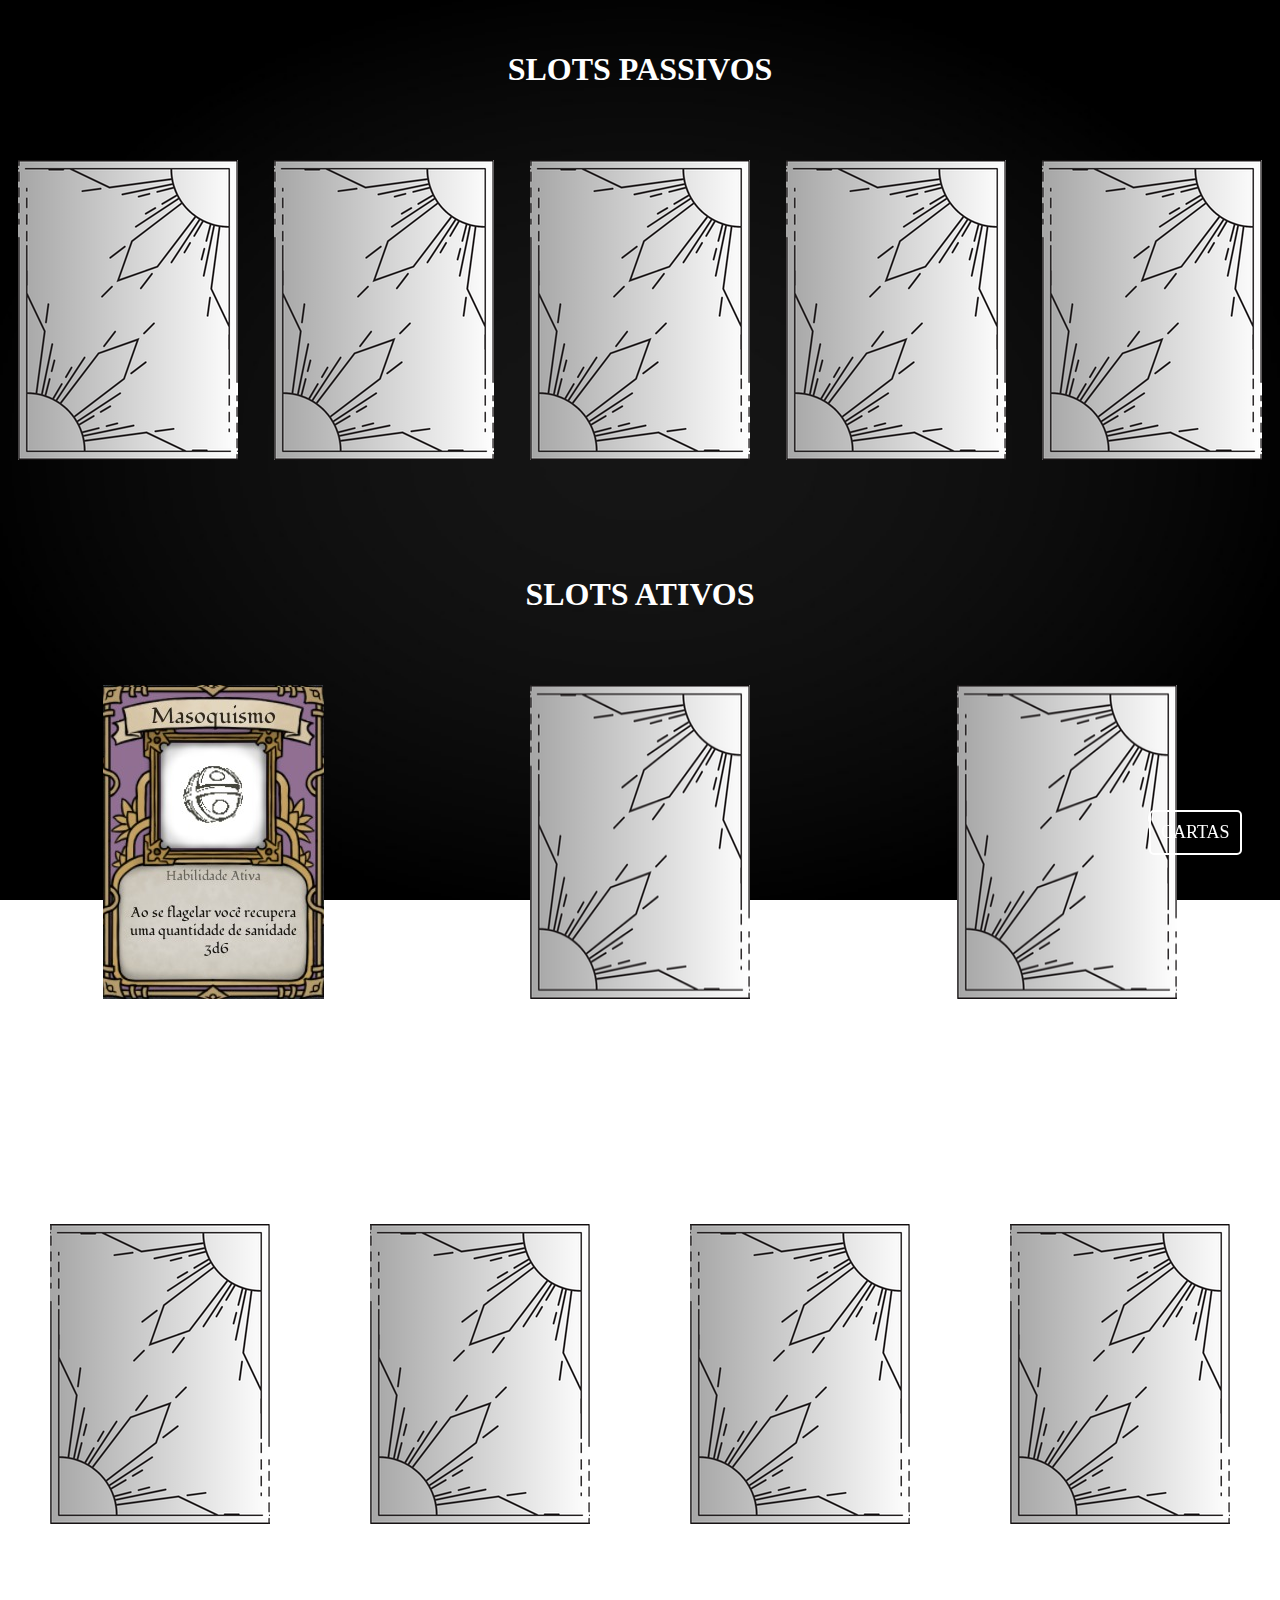
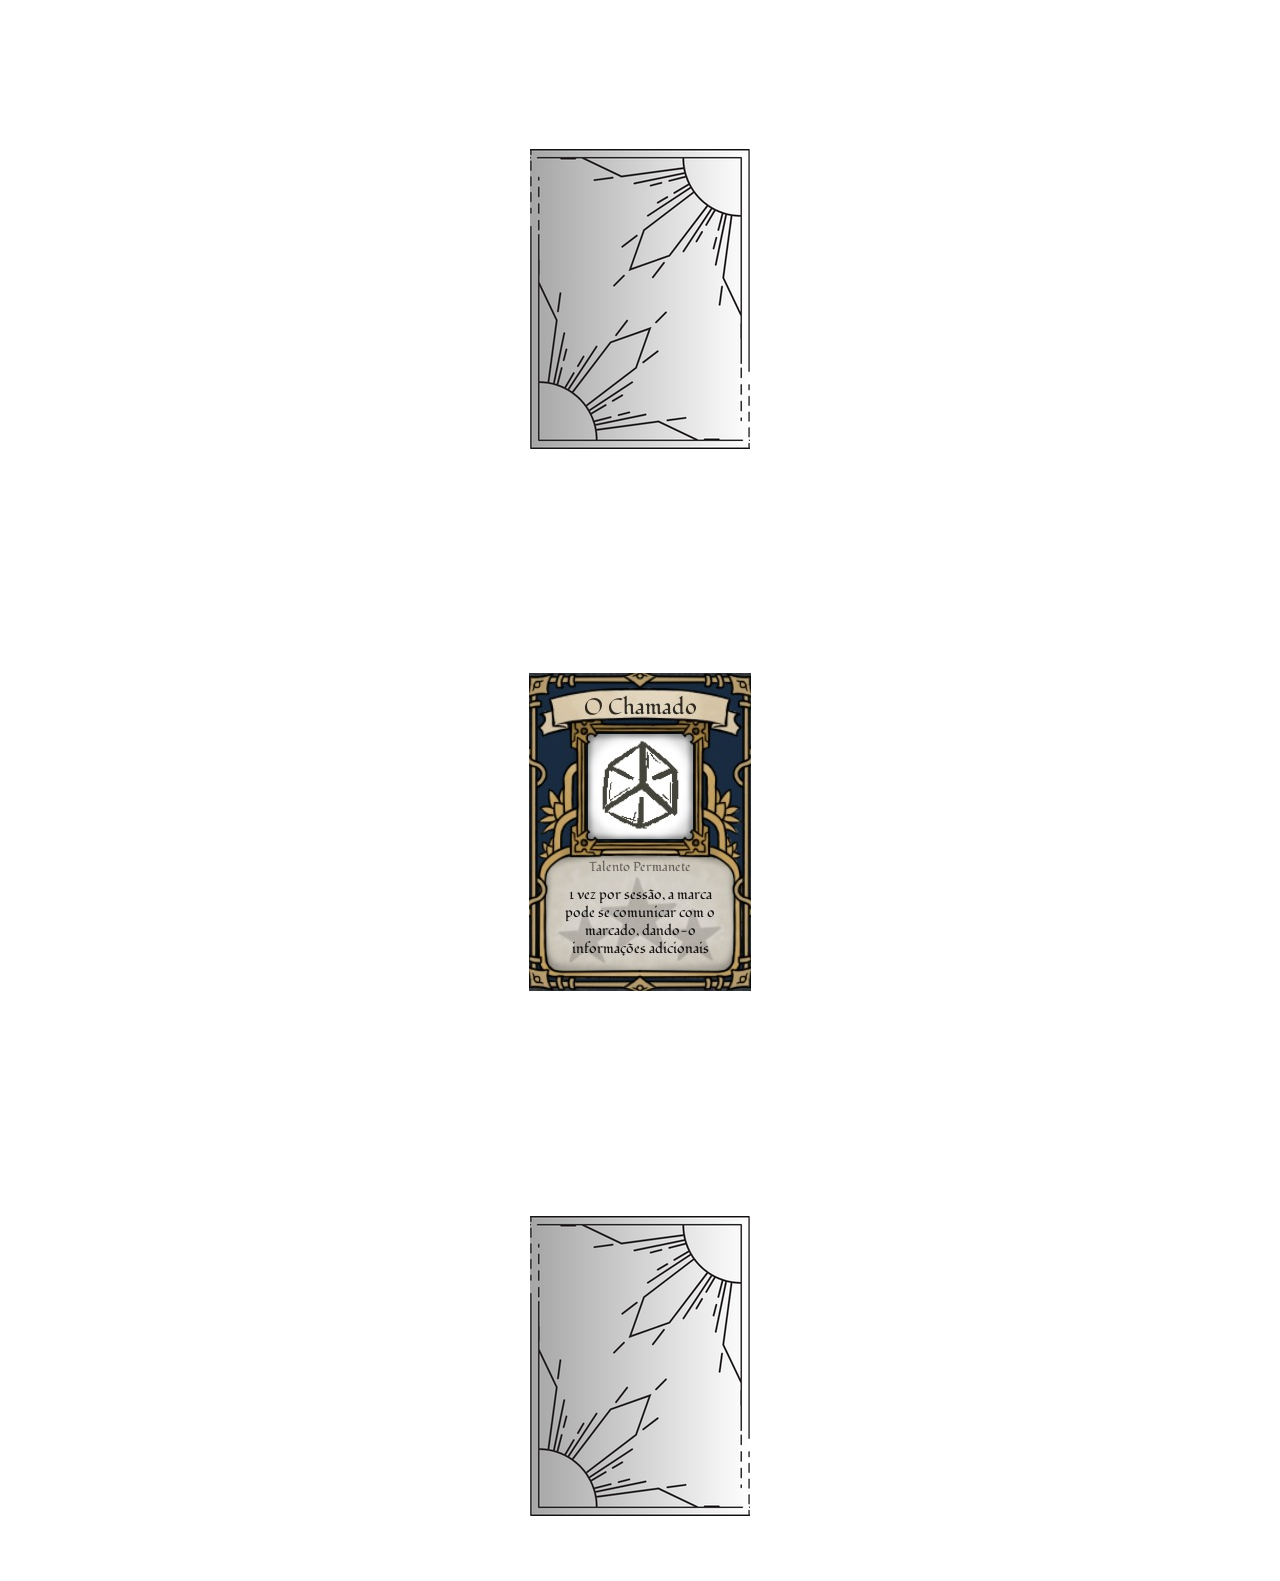
==== dis.html @ 0ff84e12 "A" ====
<!DOCTYPE html>
    <head>
        <meta charset="utf-8">
        <meta http-equiv="X-UA-Compatible" content="IE=edge">
        <title></title>
        <meta name="description" content="">
        <meta name="viewport" content="width=device-width, initial-scale=1">
        <link rel="stylesheet" href="init.css">
    </head>
    <body>
        <footer>
            <a class="card-distribuition" href="index.html">CARTAS</a>
        </footer>
        <div class="tittles">
            <h1>SLOTS PASSIVOS</h1>
        </div>

        <div class="image-container">
            <img src="SITE ELEMENTS/EmptySlot.png" alt="placeholder">
            <img src="SITE ELEMENTS/EmptySlot.png" alt="placeholder">
            <img src="SITE ELEMENTS/EmptySlot.png" alt="placeholder">
            <img src="SITE ELEMENTS/EmptySlot.png" alt="placeholder">
            <img src="SITE ELEMENTS/EmptySlot.png" alt="placeholder">
        </div>
        <div class="tittles">
            <h1>SLOTS ATIVOS</h1>
        </div>

        <div class="image-container">
            <img src="CARTAS-HENRI/2.png" class="com" alt="Image 2">
            <img src="SITE ELEMENTS/EmptySlot.png" alt="placeholder">
            <img src="SITE ELEMENTS/EmptySlot.png" alt="placeholder">
        </div>
        <div class="tittles">
            <h1>SLOTS INVESTIGATIVOS</h1>
        </div>

        <div class="image-container">
            <img src="SITE ELEMENTS/EmptySlot.png" alt="placeholder">
            <img src="SITE ELEMENTS/EmptySlot.png" alt="placeholder">
            <img src="SITE ELEMENTS/EmptySlot.png" alt="placeholder">
            <img src="SITE ELEMENTS/EmptySlot.png" alt="placeholder">
        </div>
        <div class="tittles">
            <h1>SLOT ESPECIAL</h1>
        </div>

        <div class="image-container">
            <img src="SITE ELEMENTS/EmptySlot.png" alt="placeholder">
        </div>
        <div class="tittles">
        <h1>CARTAS ELO</h1>
        </div>

        <div class="image-container">
        <img src="CARTAS-HENRI/1.png" class="com" alt="Image 1">
        </div>
        <div class="tittles">
        <h1>CARTAS AMÁLGAMAS</h1>
        </div>

        <div class="image-container">
        <img src="SITE ELEMENTS/EmptySlot.png" alt="placeholder">
        </div>
    </body>
</html>
---- init.css ----
.image-container {
    display: flex;
    justify-content: space-around; 
    flex-wrap: wrap;
    overflow: hidden;
    margin-bottom: 15px;
    padding-top: 40px;
    padding-bottom: 40px;
  }

  .image-container img {
    max-width: 100%; 
    height: auto; 
    transition: transform 0.3s ease-in-out;
    margin-bottom: 10px; 
  }
  body {
    margin: 0;
    padding: 0;
    background-image: url('SITE ELEMENTS/BG.jpg');
    background-size: 100% 100%;
    background-attachment: fixed;
  }
  .tittles {
    justify-content: space-around;
    display: flex;
    height: auto;
    margin-bottom: 10px;
    color: white;
    padding-top: 30px;
  }
  .full-screen-image {
    width: 100%;
    height: 100%;
    object-fit: cover; 
    transition: transform 0.5s ease-in-out;
  }
  .com {
    transition: transform 0.5s ease-in-out;
  }
  .image-container .com:hover {
    transform: scale(1.2); /* Scalar menos ou mais */
  }
  .card-distribuition {
    display: inline-block;
    padding: 10px;
    border: 2px solid rgb(255, 255, 255);
    border-radius: 5px;
    font-size: 18px;
    text-decoration: none;
    color: rgb(255, 255, 255);
    transition: transform 0.5s ease-in-out;
    position: fixed;
    bottom: 5%;
    right: 3%;
    z-index:2;
  }

  .card-distribuition:hover {
    color:black;
    background-color:white;
    border: 2px solid white;
    transform: scale(1.2);
  }
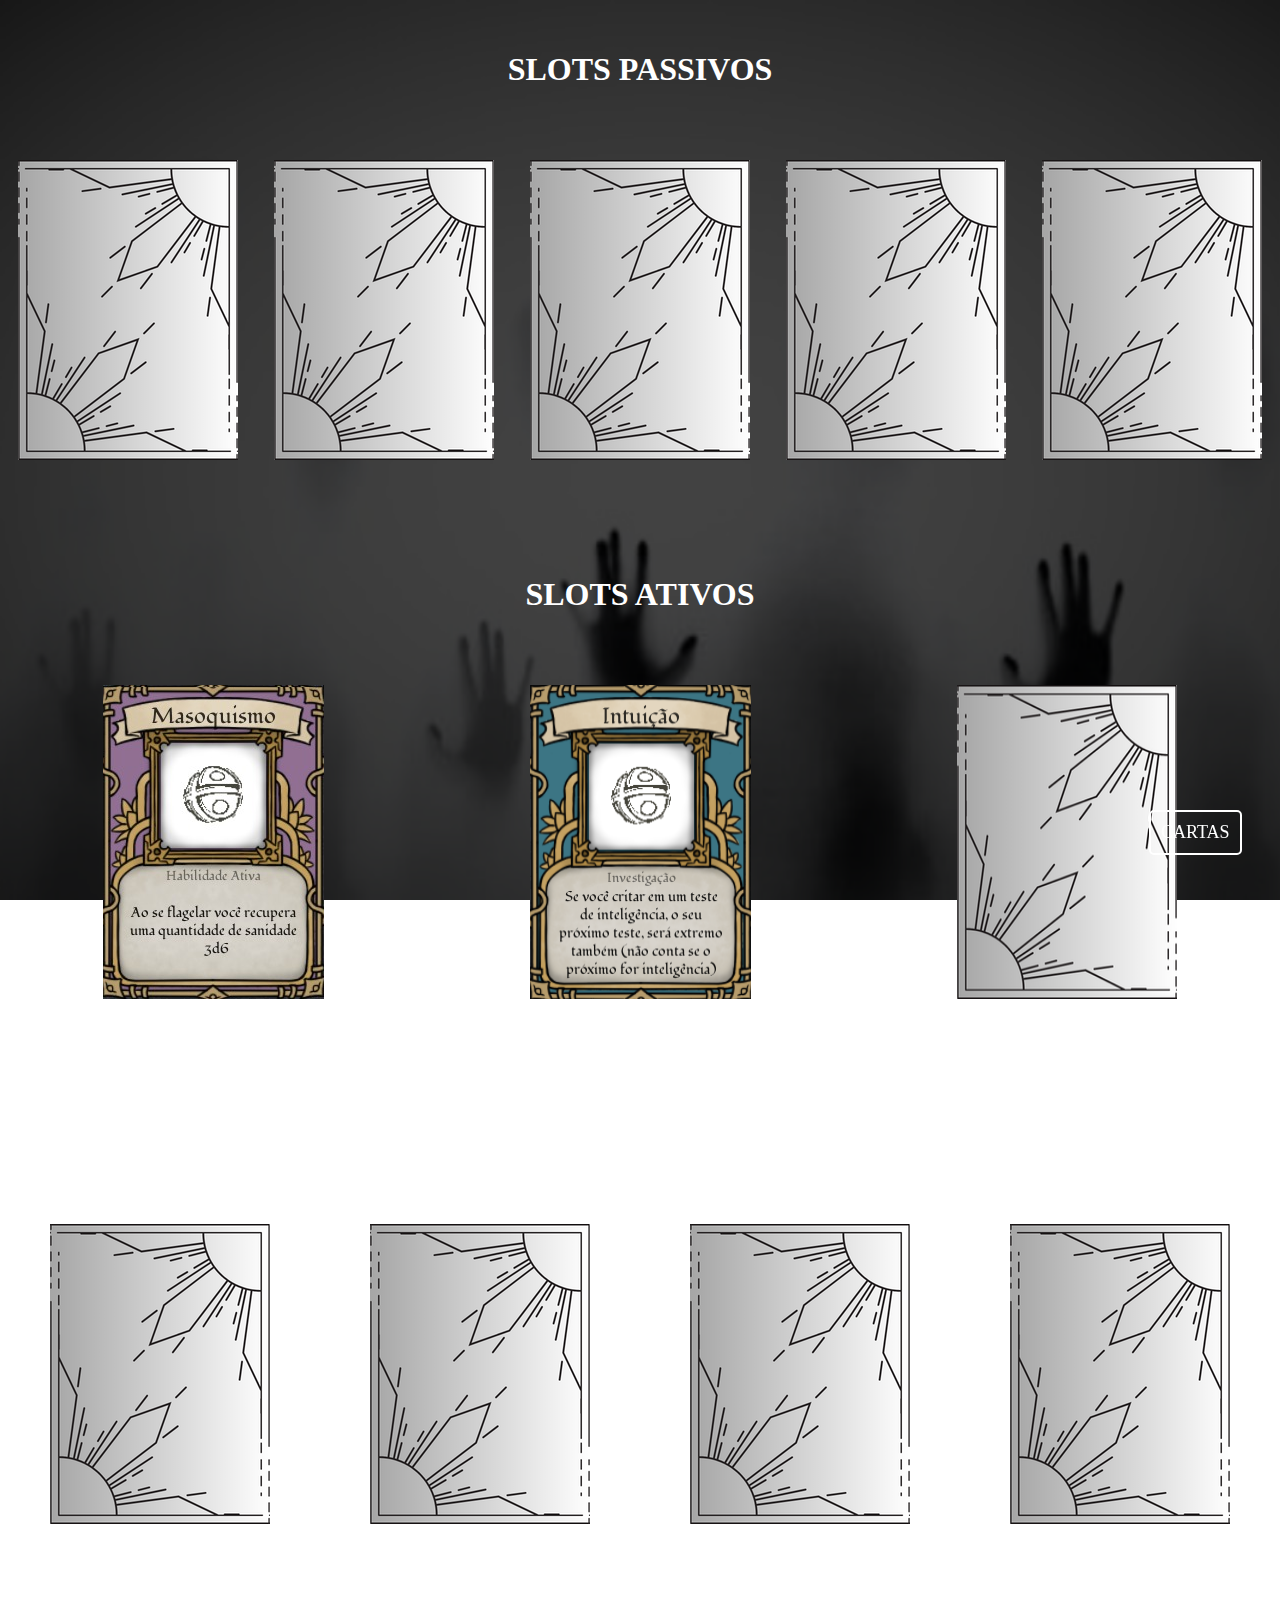
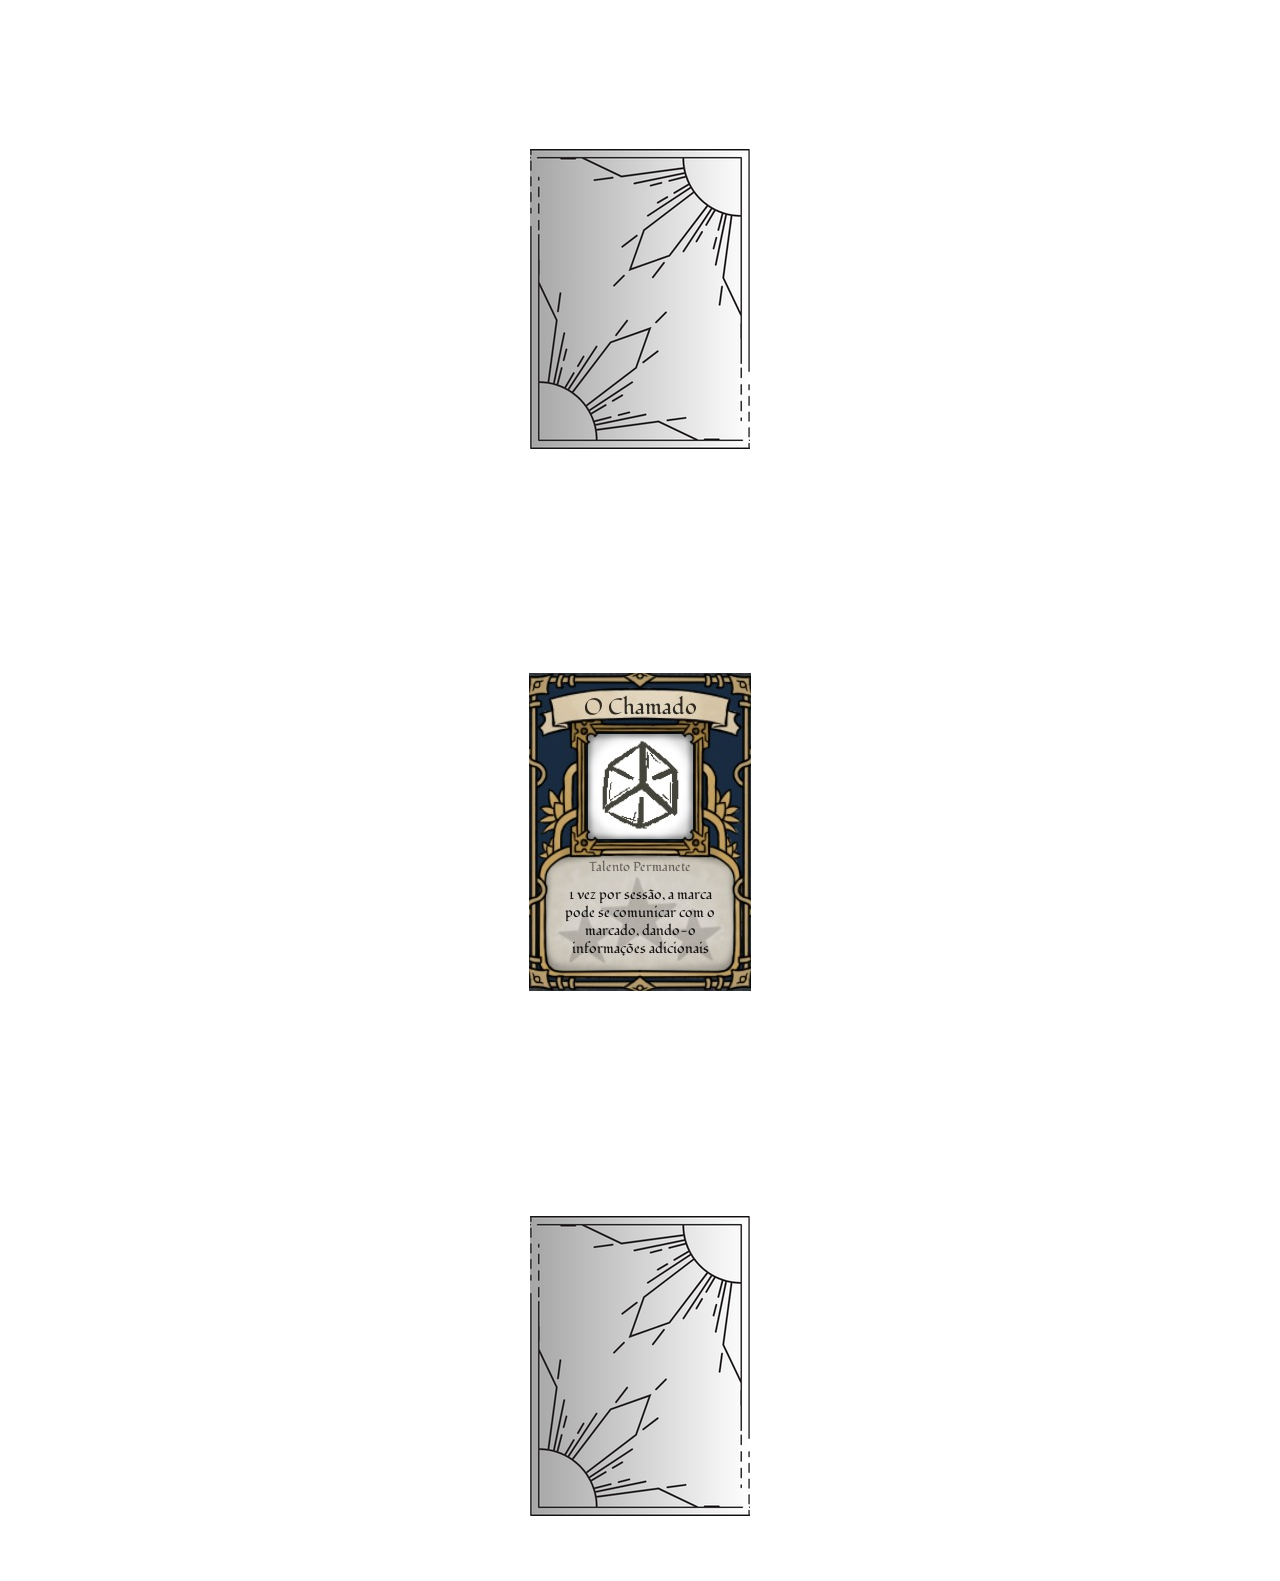
==== commit 1a9613da: "Intuição" ====
--- a/dis.html
+++ b/dis.html
@@ -2,10 +2,11 @@
     <head>
         <meta charset="utf-8">
         <meta http-equiv="X-UA-Compatible" content="IE=edge">
-        <title></title>
+        <title>DISTRIBUIÇÃO</title>
         <meta name="description" content="">
         <meta name="viewport" content="width=device-width, initial-scale=1">
         <link rel="stylesheet" href="init.css">
+        <link rel="icon" href="SITE ELEMENTS/icon.png">
     </head>
     <body>
         <footer>
@@ -27,8 +28,8 @@
         </div>
 
         <div class="image-container">
-            <img src="CARTAS-HENRI/2.png" class="com" alt="Image 2">
-            <img src="SITE ELEMENTS/EmptySlot.png" alt="placeholder">
+            <img src="CARTAS-HENRI/Masoquismo.png" class="com" alt="Image 2">
+            <img src="CARTAS-HENRI/Intuição.png" class="com" alt="Image 2">
             <img src="SITE ELEMENTS/EmptySlot.png" alt="placeholder">
         </div>
         <div class="tittles">
@@ -53,7 +54,7 @@
         </div>
 
         <div class="image-container">
-        <img src="CARTAS-HENRI/1.png" class="com" alt="Image 1">
+        <img src="CARTAS-HENRI/Chamado.png" class="com" alt="Image 1">
         </div>
         <div class="tittles">
         <h1>CARTAS AMÁLGAMAS</h1>
